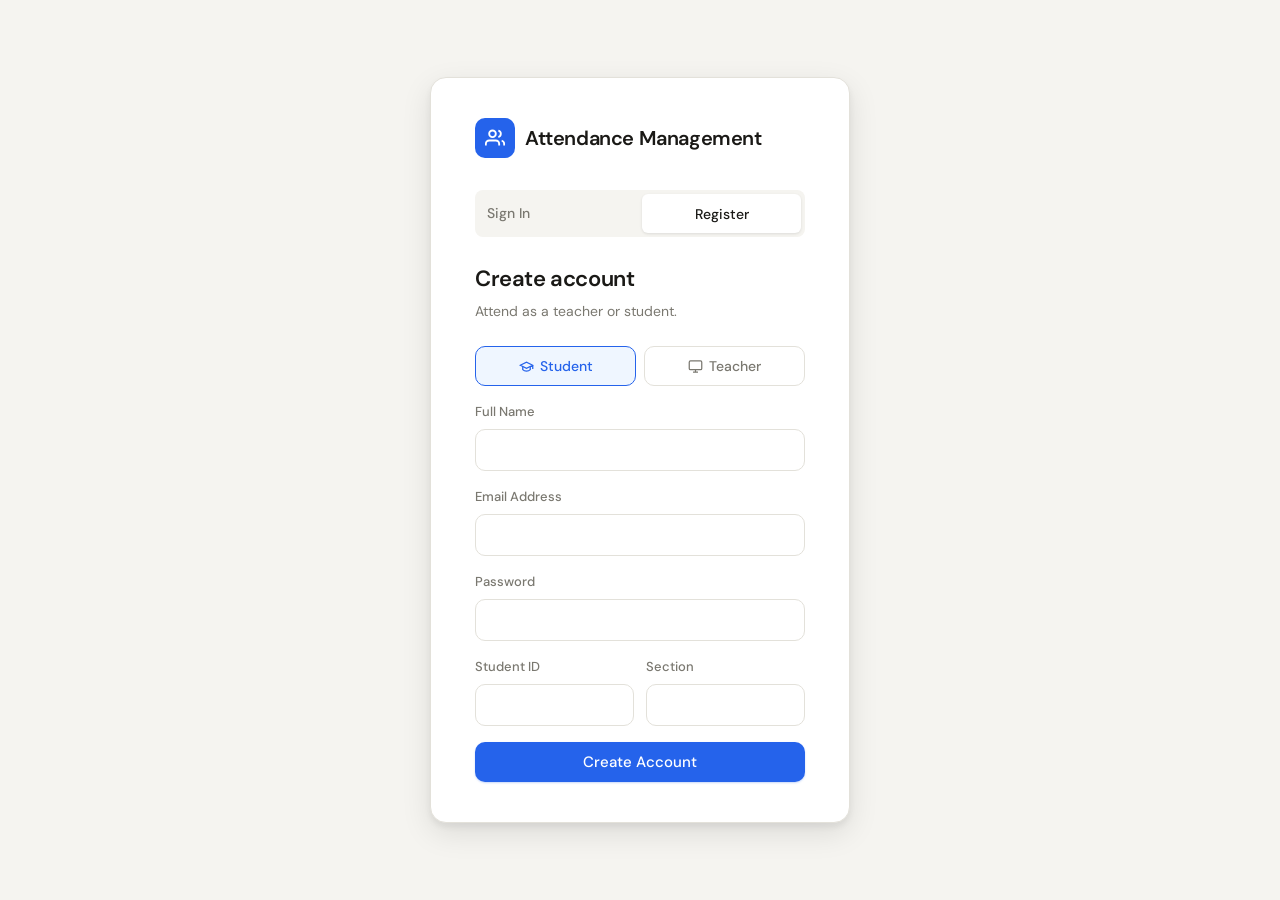
==== Attendance-System/Front-End/register.html @ 4b064007 "first commit" ====
<!DOCTYPE html>
<html lang="en">
<head>
<meta charset="UTF-8"/>
<meta name="viewport" content="width=device-width, initial-scale=1.0"/>
<title>Attendance Management — Sign Up</title>
<link rel="preconnect" href="https://fonts.googleapis.com"/>
<link rel="preconnect" href="https://fonts.gstatic.com" crossorigin="anonymous"/>
<link href="https://fonts.googleapis.com/css2?family=DM+Sans:ital,opsz,wght@0,9..40,300;0,9..40,400;0,9..40,500;0,9..40,600;1,9..40,300&family=DM+Mono:wght@400;500&display=swap" rel="stylesheet"/>
<link rel="stylesheet" href="styles.css">
</head>
<body>
<div id="auth-page" class="page active">
  <div class="auth-card">

    <div class="auth-logo">
      <div class="logo-icon">
        <svg width="20" height="20" viewBox="0 0 24 24" fill="none" stroke="currentColor" stroke-width="2.2"><path d="M17 21v-2a4 4 0 0 0-4-4H5a4 4 0 0 0-4 4v2"/><circle cx="9" cy="7" r="4"/><path d="M23 21v-2a4 4 0 0 0-3-3.87"/><path d="M16 3.13a4 4 0 0 1 0 7.75"/></svg>
      </div>
      <span>Attendance Management</span>
    </div>

    <div class="auth-tabs">
      <a class="auth-tab" href="index.html">Sign In</a>
      <button class="auth-tab active">Register</button>
    </div>

    <div id="register-form" class="auth-form active">
      <h2 class="form-title">Create account</h2>
      <p class="form-sub">Attend as a teacher or student.</p>

      <div id="reg-alert" class="alert alert-error">
        <svg width="15" height="15" viewBox="0 0 24 24" fill="none" stroke="currentColor" stroke-width="2"><circle cx="12" cy="12" r="10"/><line x1="15" y1="9" x2="9" y2="15"/><line x1="9" y1="9" x2="15" y2="15"/></svg>
        <span id="reg-alert-msg"></span>
      </div>

      <div class="role-toggle">
        <button class="role-btn active" id="role-student" onclick="setRole('student')">
          <svg width="15" height="15" viewBox="0 0 24 24" fill="none" stroke="currentColor" stroke-width="2"><path d="M22 10v6M2 10l10-5 10 5-10 5z"/><path d="M6 12v5c3 3 9 3 12 0v-5"/></svg>
          Student
        </button>
        <button class="role-btn" id="role-teacher" onclick="setRole('teacher')">
          <svg width="15" height="15" viewBox="0 0 24 24" fill="none" stroke="currentColor" stroke-width="2"><rect x="2" y="3" width="20" height="14" rx="2"/><line x1="8" y1="21" x2="16" y2="21"/><line x1="12" y1="17" x2="12" y2="21"/></svg>
          Teacher
        </button>
      </div>
      <input type="hidden" id="reg-role" value="student"/>

      <div class="field">
        <label>Full Name</label>
        <input type="text" id="reg-name"/>
      </div>
      <div class="field">
        <label>Email Address</label>
        <input type="email" id="reg-email"/>
      </div>
      <div class="field">
        <label>Password</label>
        <input type="password" id="reg-pass"/>
      </div>
      <div class="field-row" id="student-fields">
        <div class="field">
          <label>Student ID</label>
          <input type="text" id="reg-sid"/>
        </div>
        <div class="field">
          <label>Section</label>
          <input type="text" id="reg-section"/>
        </div>
      </div>

      <button class="btn btn-primary btn-full" onclick="doRegister()">
        <span id="reg-btn-text">Create Account</span>
        <div class="spinner" id="reg-spinner"></div>
      </button>
    </div>

  </div>
</div>
<script src="script.js"></script>
</body>
</html>
---- Attendance-System/Front-End/styles.css ----
/* ── Reset & Variables ─────────────────────────────── */
*, *::before, *::after { box-sizing: border-box; margin: 0; padding: 0; }

:root {
  --bg:       #F5F4F0;
  --surface:  #FFFFFF;
  --border:   #E3E1DA;
  --text:     #1A1916;
  --muted:    #7A7870;
  --accent:   #2563EB;
  --accent-h: #1D4ED8;
  --green:    #16A34A;
  --green-bg: #F0FDF4;
  --amber:    #D97706;
  --amber-bg: #FFFBEB;
  --red:      #DC2626;
  --red-bg:   #FEF2F2;
  --radius:   10px;
  --shadow:   0 1px 3px rgba(0,0,0,.08), 0 4px 16px rgba(0,0,0,.05);
  --shadow-lg:0 4px 6px rgba(0,0,0,.06), 0 10px 30px rgba(0,0,0,.10);
  --font:     'DM Sans', sans-serif;
  --mono:     'DM Mono', monospace;
}

body {
  font-family: var(--font);
  background: var(--bg);
  color: var(--text);
  min-height: 100vh;
  font-size: 15px;
  line-height: 1.6;
}

/* ── Page skeleton ─────────────────────────────────── */
.page { display: none; }
.page.active { display: block; }

/* ── Auth Page ─────────────────────────────────────── */
#auth-page {
  min-height: 100vh;
  display: flex;
  align-items: center;
  justify-content: center;
  padding: 24px;
  background: var(--bg);
}

.auth-card {
  background: var(--surface);
  border: 1px solid var(--border);
  border-radius: 16px;
  padding: 40px 44px;
  width: 100%;
  max-width: 420px;
  box-shadow: var(--shadow-lg);
  animation: slideUp .35s ease;
}

.auth-logo {
  display: flex;
  align-items: center;
  gap: 10px;
  margin-bottom: 32px;
}
.auth-logo .logo-icon {
  width: 40px; height: 40px;
  background: var(--accent);
  border-radius: 10px;
  display: flex; align-items: center; justify-content: center;
}
.auth-logo .logo-icon svg { color: #fff; }
.auth-logo span {
  font-size: 20px; font-weight: 600; letter-spacing: -.4px;
}

.auth-tabs {
  display: flex;
  gap: 4px;
  background: var(--bg);
  border-radius: 8px;
  padding: 4px;
  margin-bottom: 24px;
}
.auth-tab {
  flex: 1; padding: 8px;
  border: none; background: transparent;
  border-radius: 6px; cursor: pointer;
  font-family: var(--font); font-size: 14px; font-weight: 500;
  color: var(--muted); transition: all .2s;
  text-decoration: none;
}
.auth-tab.active {
  background: var(--surface);
  color: var(--text);
  box-shadow: 0 1px 3px rgba(0,0,0,.1);
}

.auth-form { display: none; }
.auth-form.active { display: block; }

h2.form-title {
  font-size: 22px; font-weight: 600;
  letter-spacing: -.4px; margin-bottom: 4px;
}
.form-sub { color: var(--muted); font-size: 14px; margin-bottom: 24px; }

/* ── Form Controls ─────────────────────────────────── */
.field { margin-bottom: 16px; }
.field label {
  display: block;
  font-size: 13px; font-weight: 500;
  color: var(--muted); margin-bottom: 6px;
}
.field input, .field select, .field textarea {
  width: 100%;
  padding: 10px 14px;
  border: 1px solid var(--border);
  border-radius: var(--radius);
  font-family: var(--font); font-size: 15px;
  background: var(--surface); color: var(--text);
  outline: none;
  transition: border-color .2s, box-shadow .2s;
}
.field input:focus, .field select:focus, .field textarea:focus {
  border-color: var(--accent);
  box-shadow: 0 0 0 3px rgba(37,99,235,.12);
}
.field-row { display: grid; grid-template-columns: 1fr 1fr; gap: 12px; }

/* Role Toggle */
.role-toggle {
  display: flex; gap: 8px; margin-bottom: 16px;
}
.role-btn {
  flex: 1; padding: 10px 8px;
  border: 1px solid var(--border);
  border-radius: var(--radius); background: var(--surface);
  cursor: pointer; font-family: var(--font);
  font-size: 14px; font-weight: 500;
  color: var(--muted); transition: all .2s;
  display: flex; align-items: center; justify-content: center; gap: 6px;
}
.role-btn.active {
  border-color: var(--accent);
  background: #EFF6FF;
  color: var(--accent);
}

/* ── Buttons ───────────────────────────────────────── */
.btn {
  display: inline-flex; align-items: center; justify-content: center;
  gap: 7px; padding: 10px 20px;
  border: none; border-radius: var(--radius);
  font-family: var(--font); font-size: 15px; font-weight: 500;
  cursor: pointer; transition: all .15s; text-decoration: none;
}
.btn-primary {
  background: var(--accent); color: #fff;
  box-shadow: 0 1px 2px rgba(37,99,235,.25);
}
.btn-primary:hover { background: var(--accent-h); }
.btn-primary:active { transform: translateY(1px); }

.btn-ghost {
  background: transparent; color: var(--muted); border: 1px solid var(--border);
}
.btn-ghost:hover { background: var(--bg); color: var(--text); }

.btn-danger { background: var(--red-bg); color: var(--red); border: 1px solid #FECACA; }
.btn-danger:hover { background: #FEE2E2; }

.btn-sm { padding: 6px 14px; font-size: 13px; }
.btn-full { width: 100%; }

.btn[disabled] { opacity:.5; cursor:not-allowed; }

/* ── App Shell ─────────────────────────────────────── */
#app-page {
  min-height: 100vh;
  display: flex; flex-direction: column;
}

/* ── Top Nav ───────────────────────────────────────── */
.topnav {
  background: var(--surface);
  border-bottom: 1px solid var(--border);
  padding: 0 24px;
  height: 58px;
  display: flex; align-items: center; justify-content: space-between;
  position: sticky; top: 0; z-index: 100;
}
.nav-brand { display: flex; align-items: center; gap: 8px; font-weight: 600; font-size: 16px; }
.nav-brand .dot {
  width: 28px; height: 28px; background: var(--accent);
  border-radius: 7px; display: flex; align-items: center; justify-content: center;
}
.nav-brand .dot svg { color: #fff; }
.nav-right { display: flex; align-items: center; gap: 12px; }
.nav-user {
  font-size: 13px; color: var(--muted);
}
.nav-user strong { color: var(--text); font-weight: 500; }

/* ── Sidebar + Content Layout ──────────────────────── */
.app-body {
  flex: 1; display: flex;
}
.sidebar {
  width: 220px; min-width: 220px;
  background: var(--surface);
  border-right: 1px solid var(--border);
  padding: 20px 12px;
  display: flex; flex-direction: column; gap: 4px;
}
.nav-item {
  display: flex; align-items: center; gap: 10px;
  padding: 9px 12px; border-radius: 8px;
  cursor: pointer; font-size: 14px; font-weight: 500;
  color: var(--muted); transition: all .15s;
  border: none; background: transparent;
  font-family: var(--font); width: 100%;
}
.nav-item:hover { background: var(--bg); color: var(--text); }
.nav-item.active { background: #EFF6FF; color: var(--accent); }
.nav-item svg { flex-shrink: 0; }

.content {
  flex: 1; padding: 28px 32px;
  overflow-y: auto; max-width: 1000px;
}

/* ── Panel / View ──────────────────────────────────── */
.panel { display: none; }
.panel.active { display: block; }

.panel-header {
  margin-bottom: 24px;
  display: flex; align-items: flex-start;
  justify-content: space-between; gap: 16px;
}
.panel-header h1 {
  font-size: 22px; font-weight: 600; letter-spacing: -.4px;
}
.panel-header p { font-size: 14px; color: var(--muted); margin-top: 2px; }

/* ── Cards ─────────────────────────────────────────── */
.card {
  background: var(--surface);
  border: 1px solid var(--border);
  border-radius: 12px;
  padding: 24px;
  box-shadow: var(--shadow);
}

.stat-grid {
  display: grid; grid-template-columns: repeat(auto-fit, minmax(150px,1fr));
  gap: 16px; margin-bottom: 28px;
}
.stat-card {
  background: var(--surface);
  border: 1px solid var(--border);
  border-radius: 12px;
  padding: 20px 22px;
}
.stat-card .stat-label {
  font-size: 12px; font-weight: 500;
  color: var(--muted); text-transform: uppercase; letter-spacing: .6px;
}
.stat-card .stat-value {
  font-size: 32px; font-weight: 600; letter-spacing: -1px;
  margin-top: 4px;
}

/* ── Table ─────────────────────────────────────────── */
.table-wrap {
  overflow-x: auto; border-radius: 10px;
  border: 1px solid var(--border);
}
table {
  width: 100%; border-collapse: collapse;
  font-size: 14px;
}
thead th {
  background: var(--bg); padding: 11px 16px;
  text-align: left; font-size: 12px; font-weight: 600;
  color: var(--muted); text-transform: uppercase; letter-spacing: .6px;
  border-bottom: 1px solid var(--border);
}
tbody tr { border-bottom: 1px solid var(--border); }
tbody tr:last-child { border-bottom: none; }
tbody td { padding: 12px 16px; }
tbody tr:hover { background: var(--bg); }

/* ── Badge ─────────────────────────────────────────── */
.badge {
  display: inline-flex; align-items: center; gap: 5px;
  padding: 3px 9px; border-radius: 20px;
  font-size: 12px; font-weight: 500;
}
.badge-green  { background: var(--green-bg); color: var(--green); }
.badge-amber  { background: var(--amber-bg); color: var(--amber); }
.badge-blue   { background: #EFF6FF; color: var(--accent); }
.badge-muted  { background: var(--bg); color: var(--muted); }

/* ── Code Display ──────────────────────────────────── */
.session-code {
  display: inline-block;
  font-family: var(--mono);
  font-size: 26px; letter-spacing: 6px;
  font-weight: 500;
  color: var(--accent);
  background: #EFF6FF;
  border: 2px dashed #BFDBFE;
  border-radius: 10px;
  padding: 14px 24px;
}

/* ── Confirm Box (Student) ─────────────────────────── */
.confirm-box {
  max-width: 440px;
}
.code-input-big {
  font-family: var(--mono);
  font-size: 24px; letter-spacing: 8px;
  text-align: center; text-transform: uppercase;
}

/* ── Alert ─────────────────────────────────────────── */
.alert {
  padding: 12px 16px; border-radius: var(--radius);
  font-size: 14px; margin-bottom: 16px;
  display: flex; align-items: center; gap: 8px;
}
.alert-error   { background: var(--red-bg);   color: var(--red);   border: 1px solid #FECACA; }
.alert-success { background: var(--green-bg); color: var(--green); border: 1px solid #BBF7D0; }
.alert-info    { background: #EFF6FF;          color: var(--accent);border: 1px solid #BFDBFE; }
.alert { display:none; }
.alert.show { display:flex; }

/* ── Modal ─────────────────────────────────────────── */
.overlay {
  position: fixed; inset: 0;
  background: rgba(0,0,0,.35);
  display: none; align-items: center; justify-content: center;
  z-index: 200; padding: 24px;
}
.overlay.open { display: flex; }
.modal {
  background: var(--surface); border-radius: 14px;
  padding: 28px 32px; width: 100%; max-width: 480px;
  box-shadow: var(--shadow-lg);
  animation: slideUp .25s ease;
}
.modal-header {
  display: flex; align-items: center; justify-content: space-between;
  margin-bottom: 20px;
}
.modal-title { font-size: 18px; font-weight: 600; letter-spacing: -.3px; }
.close-btn {
  background: none; border: none; cursor: pointer;
  color: var(--muted); padding: 4px; border-radius: 6px;
  transition: .15s;
}
.close-btn:hover { background: var(--bg); color: var(--text); }

/* ── Empty State ───────────────────────────────────── */
.empty {
  text-align: center; padding: 48px 24px;
  color: var(--muted);
}
.empty-icon { font-size: 36px; margin-bottom: 12px; }
.empty p { font-size: 14px; }

/* ── Loading Spinner ───────────────────────────────── */
.spinner {
  width: 18px; height: 18px; border-radius: 50%;
  border: 2px solid rgba(255,255,255,.4);
  border-top-color: #fff;
  animation: spin .7s linear infinite;
  display: none;
}
.spinner.show { display: inline-block; }

/* ── Animations ────────────────────────────────────── */
@keyframes slideUp {
  from { opacity:0; transform: translateY(16px); }
  to   { opacity:1; transform: translateY(0); }
}
@keyframes spin {
  to { transform: rotate(360deg); }
}

/* ── Responsive ────────────────────────────────────── */
@media (max-width: 680px) {
  .sidebar { display: none; }
  .content { padding: 20px 16px; }
  .auth-card { padding: 28px 24px; }
}
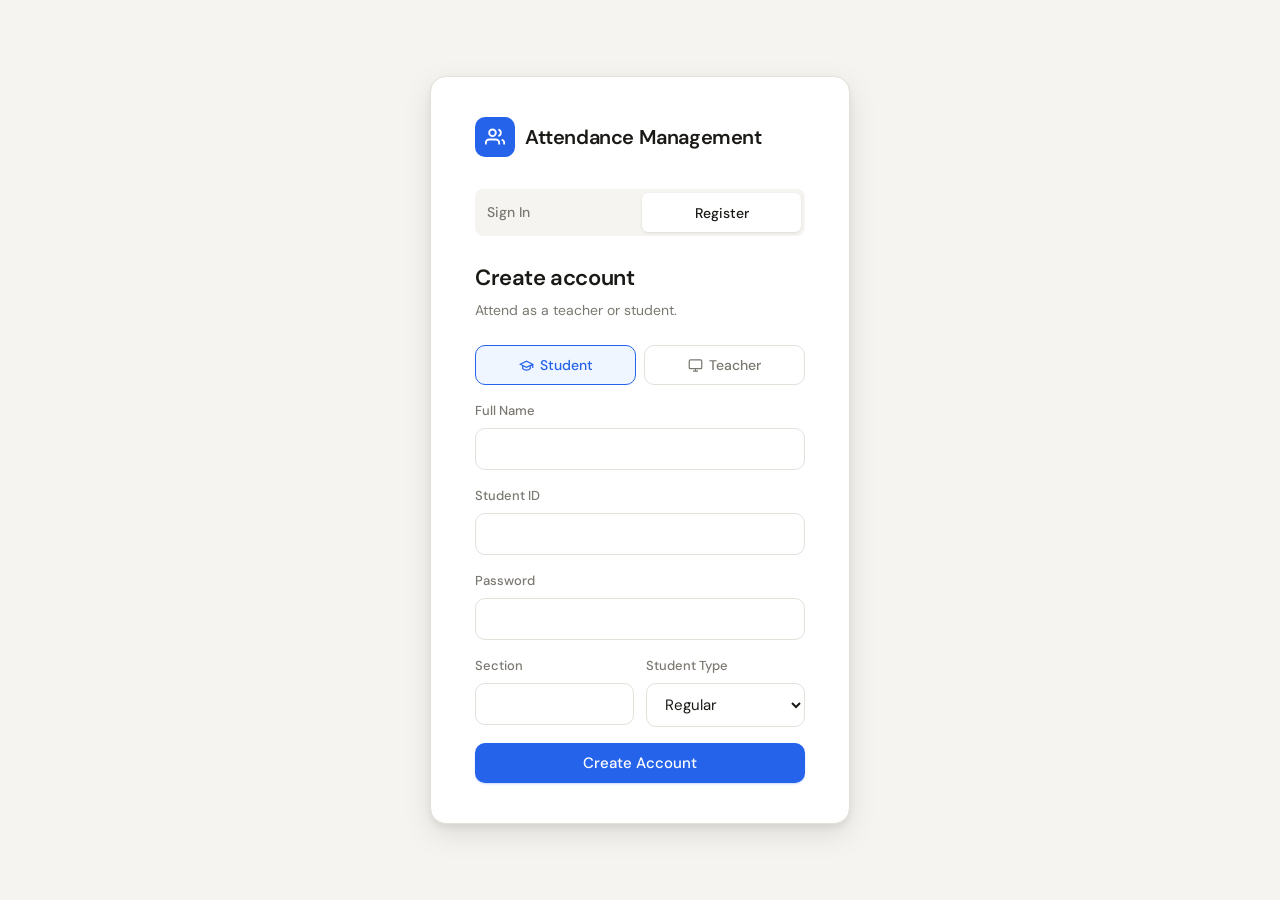
==== commit 2a746893: "commit" ====
--- a/Attendance-System/Front-End/register.html
+++ b/Attendance-System/Front-End/register.html
@@ -51,8 +51,8 @@
         <input type="text" id="reg-name"/>
       </div>
       <div class="field">
-        <label>Email Address</label>
-        <input type="email" id="reg-email"/>
+        <label id="reg-identifier-label">Student ID</label>
+        <input type="text" id="reg-email" placeholder=""/>
       </div>
       <div class="field">
         <label>Password</label>
@@ -60,12 +60,15 @@
       </div>
       <div class="field-row" id="student-fields">
         <div class="field">
-          <label>Student ID</label>
-          <input type="text" id="reg-sid"/>
+          <label>Section</label>
+          <input type="text" id="reg-section"/>
         </div>
         <div class="field">
-          <label>Section</label>
-          <input type="text" id="reg-section"/>
+          <label>Student Type</label>
+          <select id="reg-student-type">
+            <option value="regular">Regular</option>
+            <option value="irregular">Irregular</option>
+          </select>
         </div>
       </div>
 
--- a/Attendance-System/Front-End/styles.css
+++ b/Attendance-System/Front-End/styles.css
@@ -22,6 +22,24 @@
   --mono:     'DM Mono', monospace;
 }
 
+.dark {
+  --bg:       #242528;
+  --surface:  #2f3238;
+  --border:   #41454f;
+  --text:     #f3f4f6;
+  --muted:    #c0c4cc;
+  --accent:   #60a5fa;
+  --accent-h: #3b82f6;
+  --green:    #34d399;
+  --green-bg: #133d2c;
+  --amber:    #fbbf24;
+  --amber-bg: #63471a;
+  --red:      #f87171;
+  --red-bg:   #7f1d1d;
+  --shadow:   0 1px 3px rgba(0,0,0,.2), 0 4px 16px rgba(0,0,0,.14);
+  --shadow-lg:0 4px 6px rgba(0,0,0,.24), 0 10px 30px rgba(0,0,0,.2);
+}
+
 body {
   font-family: var(--font);
   background: var(--bg);
@@ -165,6 +183,12 @@
   background: transparent; color: var(--muted); border: 1px solid var(--border);
 }
 .btn-ghost:hover { background: var(--bg); color: var(--text); }
+.btn-ghost.active,
+.btn-ghost.active:hover {
+  background: rgba(37, 99, 235, 0.08);
+  color: var(--accent);
+  border-color: var(--accent);
+}
 
 .btn-danger { background: var(--red-bg); color: var(--red); border: 1px solid #FECACA; }
 .btn-danger:hover { background: #FEE2E2; }
@@ -299,6 +323,7 @@
 }
 .badge-green  { background: var(--green-bg); color: var(--green); }
 .badge-amber  { background: var(--amber-bg); color: var(--amber); }
+.badge-red    { background: var(--red-bg); color: var(--red); }
 .badge-blue   { background: #EFF6FF; color: var(--accent); }
 .badge-muted  { background: var(--bg); color: var(--muted); }
 
